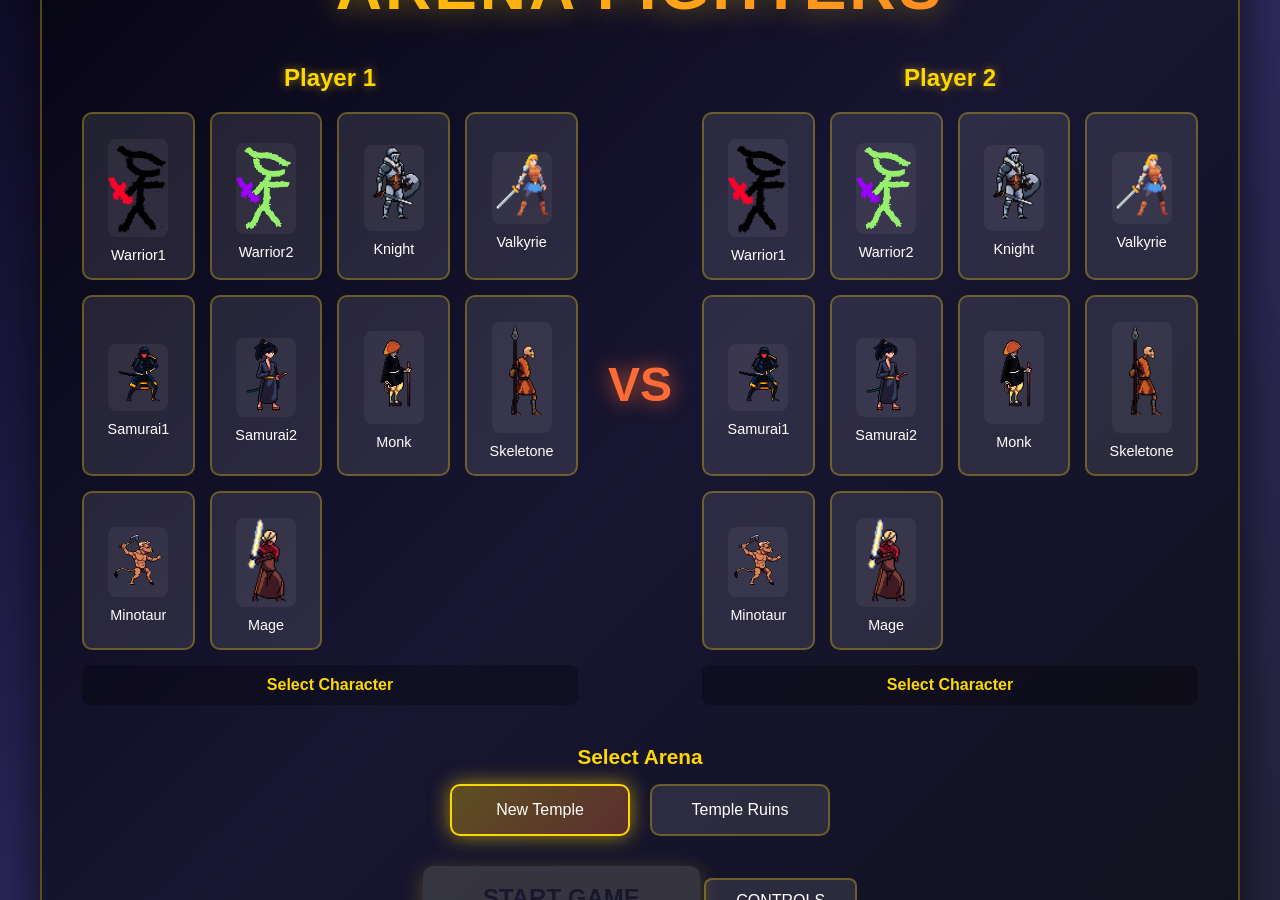
==== index.html @ 0686396b "added characters images to the character select" ====
﻿<!DOCTYPE html>
<html lang="en">
<head>
    <meta charset="utf-8">
    <title>Arena Fighters</title>
    <link href="./style.css" rel="stylesheet"/>
</head>
<body>

<!-- Main Menu Screen -->
<div id="mainMenu" class="menu-screen">
    <div class="menu-container">
        <h1 class="game-title">ARENA FIGHTERS</h1>

        <div class="character-selection">
            <div class="player-select">
                <h3>Player 1</h3>
                <div class="character-options">
                    <button class="character-btn" data-player="1" data-character="guy1">
                        <div class="char-preview"></div>
                        <img class="char-preview-img" src="./Game/assets/character/guy1/Guy_img.png" alt="Warrior">
                        <span>Warrior1</span>
                    </button>
                    <button class="character-btn" data-player="1" data-character="guy2">
                        <div class="char-preview"></div>
                        <img class="char-preview-img" src="./Game/assets/character/guy2/Guy2_img.png" alt="Warrior2">
                        <span>Warrior2</span>
                    </button>
                    <button class="character-btn" data-player="1" data-character="knight">
                        <div class="char-preview"></div>
                        <img class="char-preview-img" src="./Game/assets/character/knight/knight_img.png" alt="Knight">
                        <span>Knight</span>
                    </button>
                    <button class="character-btn" data-player="1" data-character="warriorWoman">
                        <div class="char-preview"></div>
                        <img class="char-preview-img" src="./Game/assets/character/warriorWoman/warriorWoman_img.png" alt="Valkyrie">
                        <span>Valkyrie</span>
                    </button>
                    <button class="character-btn" data-player="1" data-character="Samurai1">
                        <div class="char-preview"></div>
                        <img class="char-preview-img" src="./Game/assets/character/samurai/samurai_img.png" alt="Samurai1">
                        <span>Samurai1</span>
                    </button>
                    <button class="character-btn" data-player="1" data-character="Samurai2">
                        <div class="char-preview"></div>
                        <img class="char-preview-img" src="./Game/assets/character/samurai/samurai2_img.png" alt="Samurai2">
                        <span>Samurai2</span>
                    </button>
                    <button class="character-btn" data-player="1" data-character="monk">
                        <div class="char-preview"></div>
                        <img class="char-preview-img" src="./Game/assets/character/monk/monk_img.png" alt="Monk">
                        <span>Monk</span>
                    </button>
                    <button class="character-btn" data-player="1" data-character="skeleton">
                        <div class="char-preview"></div>
                        <img class="char-preview-img" src="./Game/assets/character/skeleton/Skeleton_img.png" alt="Skeleton">
                        <span>Skeletone</span>
                    </button>
                    <button class="character-btn" data-player="1" data-character="minotaur">
                        <div class="char-preview"></div>
                        <img class="char-preview-img" src="./Game/assets/character/minotaur/minotaur_img.png" alt="Minotaur">
                        <span>Minotaur</span>
                    </button>
                    <button class="character-btn" data-player="1" data-character="mage">
                        <div class="char-preview"></div>
                        <img class="char-preview-img" src="./Game/assets/character/mage/mage_img.png" alt="Mage">
                        <span>Mage</span>
                    </button>

                </div>
                <div class="selected-character" id="p1Selected">Select Character</div>
            </div>

            <div class="vs-divider">VS</div>

            <div class="player-select">
                <h3>Player 2</h3>
                <div class="character-options">
                    <button class="character-btn" data-player="2" data-character="guy1">
                        <div class="char-preview"></div>
                        <img class="char-preview-img" src="./Game/assets/character/guy1/Guy_img.png" alt="Warrior">
                        <span>Warrior1</span>
                    </button>
                    <button class="character-btn" data-player="2" data-character="guy2">
                        <div class="char-preview"></div>
                        <img class="char-preview-img" src="./Game/assets/character/guy2/Guy2_img.png" alt="Warrior2">
                        <span>Warrior2</span>
                    </button>
                    <button class="character-btn" data-player="2" data-character="knight">
                        <div class="char-preview"></div>
                        <img class="char-preview-img" src="./Game/assets/character/knight/knight_img.png" alt="Knight">
                        <span>Knight</span>
                    </button>
                    <button class="character-btn" data-player=2" data-character="warriorWoman">
                        <div class="char-preview"></div>
                        <img class="char-preview-img" src="./Game/assets/character/warriorWoman/warriorWoman_img.png" alt="Valkyrie">
                        <span>Valkyrie</span>
                    </button>
                    <button class="character-btn" data-player="2" data-character="Samurai1">
                        <div class="char-preview"></div>
                        <img class="char-preview-img" src="./Game/assets/character/samurai/samurai_img.png" alt="Samurai1">
                        <span>Samurai1</span>
                    </button>
                    <button class="character-btn" data-player="2" data-character="Samurai2">
                        <div class="char-preview"></div>
                        <img class="char-preview-img" src="./Game/assets/character/samurai/samurai2_img.png" alt="Samurai2">
                        <span>Samurai2</span>
                    </button>
                    <button class="character-btn" data-player="2" data-character="monk">
                        <div class="char-preview"></div>
                        <img class="char-preview-img" src="./Game/assets/character/monk/monk_img.png" alt="Monk">
                        <span>Monk</span>
                    </button>
                    <button class="character-btn" data-player="2" data-character="skeleton">
                        <div class="char-preview"></div>
                        <img class="char-preview-img" src="./Game/assets/character/skeleton/Skeleton_img.png" alt="Skeleton">
                        <span>Skeletone</span>
                    </button>
                    <button class="character-btn" data-player="2" data-character="minotaur">
                        <div class="char-preview"></div>
                        <img class="char-preview-img" src="./Game/assets/character/minotaur/minotaur_img.png" alt="Minotaur">
                        <span>Minotaur</span>
                    </button>
                    <button class="character-btn" data-player="2" data-character="mage">
                        <div class="char-preview"></div>
                        <img class="char-preview-img" src="./Game/assets/character/mage/mage_img.png" alt="Mage">
                        <span>Mage</span>
                    </button>

                </div>
                <div class="selected-character" id="p2Selected">Select Character</div>
            </div>
        </div>

        <div class="arena-selection">
            <h3>Select Arena</h3>
            <div class="arena-options">
                <button class="arena-btn selected" data-arena="arena1">
                    <span>New Temple</span>
                </button>
                <button class="arena-btn" data-arena="arena2">
                    <span>Temple Ruins</span>
                </button>
            </div>
        </div>

        <button id="startGameBtn" class="start-btn" disabled>START GAME</button>

        <button id="instructionsBtn" class="instructions-btn">CONTROLS</button>
    </div>
</div>

<!-- Instructions Overlay -->
<div id="instructionsOverlay" class="overlay hidden">
    <div class="instructions-panel">
        <h2>Game Controls</h2>
        <div class="controls-grid">
            <div class="player-controls">
                <h3>Player 1</h3>
                <div class="control-item">
                    <span class="key">A</span>
                    <span class="action">Move Left</span>
                </div>
                <div class="control-item">
                    <span class="key">D</span>
                    <span class="action">Move Right</span>
                </div>
                <div class="control-item">
                    <span class="key">S</span>
                    <span class="action">Attack</span>
                </div>
                <div class="control-item">
                    <span class="key">1</span>
                    <span class="action">Switch Character</span>
                </div>
            </div>
            <div class="player-controls">
                <h3>Player 2</h3>
                <div class="control-item">
                    <span class="key">←</span>
                    <span class="action">Move Left</span>
                </div>
                <div class="control-item">
                    <span class="key">→</span>
                    <span class="action">Move Right</span>
                </div>
                <div class="control-item">
                    <span class="key">↓</span>
                    <span class="action">Attack</span>
                </div>
                <div class="control-item">
                    <span class="key">2</span>
                    <span class="action">Switch Character</span>
                </div>
            </div>
        </div>
        <button id="closeInstructionsBtn" class="close-btn">CLOSE</button>
    </div>
</div>

<!-- Game Screen -->
<div id="gameScreen" class="hidden">
    <div id="gameWrap">
        <!-- HUD Top Bar -->
        <div class="hud-container">
            <div class="player-hud player-1-hud">
                <div class="player-info">
                    <div class="character-portrait" id="p1Portrait"></div>
                    <div class="player-details">
                        <div class="player-name">Player 1</div>
                        <div class="character-name" id="p1CharName">Warrior</div>
                    </div>
                </div>
                <div class="health-container">
                    <div class="health-bar-bg">
                        <div class="health-bar" id="p1Health"></div>
                    </div>
                    <div class="health-text" id="p1HealthText">100%</div>
                </div>
            </div>

            <div class="center-hud">
                <div class="timer" id="gameTimer">99</div>
                <div class="round-info" id="roundInfo">ROUND 1</div>
            </div>

            <div class="player-hud player-2-hud">
                <div class="health-container">
                    <div class="health-bar-bg">
                        <div class="health-bar" id="p2Health"></div>
                    </div>
                    <div class="health-text" id="p2HealthText">100%</div>
                </div>
                <div class="player-info">
                    <div class="player-details">
                        <div class="player-name">Player 2</div>
                        <div class="character-name" id="p2CharName">Knight</div>
                    </div>
                    <div class="character-portrait" id="p2Portrait"></div>
                </div>
            </div>
        </div>

        <canvas id="gameWorld" width="1024" height="768"
                style="background: white; border: 1px solid black"
                tabindex="0" autofocus></canvas>

        <!-- Bottom instruction hint -->
        <div class="game-hint">
            Press 1 or 2 to switch characters
        </div>
    </div>
</div>

<!-- Menu and Game Logic Script -->
<script type="module" src="userInterface/menu.js"></script>
<!-- Main Game Script -->
<!--<script type="module" src="Game/main.js"></script>-->
</body>
</html>
---- style.css ----
/* Reset and Base Styles */
* {
    box-sizing: border-box;
    margin: 0;
    padding: 0;
}

body {
    font-family: 'Arial', sans-serif;
    background: linear-gradient(135deg, #1a1a2e 0%, #16213e 100%);
    color: #fff;
    overflow: hidden;
}

.hidden {
    display: none !important;
}

/* ============================================
   MAIN MENU STYLES
============================================ */

.menu-screen {
    position: fixed;
    top: 0;
    left: 0;
    width: 100vw;
    height: 100vh;
    background: linear-gradient(135deg, #0f0c29, #302b63, #24243e);
    display: flex;
    align-items: center;
    justify-content: center;
    z-index: 1000;
    animation: fadeIn 0.5s ease-in;
}

@keyframes fadeIn {
    from { opacity: 0; }
    to { opacity: 1; }
}

.menu-container {
  text-align: center;
  width: min(1200px, 96vw);
  padding: 40px;
  background: rgba(0, 0, 0, 0.5);
  border-radius: 20px;
  border: 2px solid rgba(255, 215, 0, 0.3);
  box-shadow: 0 10px 50px rgba(0, 0, 0, 0.7);
  margin: 0 auto;
}

.game-title {
    font-size: 4em;
    font-weight: bold;
    background: linear-gradient(45deg, #ffd700, #ff6b35, #ffd700);
    background-size: 200% auto;
    -webkit-background-clip: text;
    -webkit-text-fill-color: transparent;
    background-clip: text;
    margin-bottom: 40px;
    text-shadow: 0 0 30px rgba(255, 215, 0, 0.5);
    animation: shimmer 3s infinite;
    letter-spacing: 3px;
}

@keyframes shimmer {
    0%, 100% { background-position: 0% 50%; }
    50% { background-position: 100% 50%; }
}

/* Character Selection */
.character-selection {
    display: flex;
    flex-direction: row;
    align-items: center;
    justify-content: space-between;
    gap: 30px;
    margin-bottom: 40px;
    width:100%;
}

.player-select {
    flex: 1;
    min-width: 0;
}

.player-select h3 {
    font-size: 1.5em;
    margin-bottom: 20px;
    color: #ffd700;
    text-shadow: 0 0 10px rgba(255, 215, 0, 0.5);
}

.character-options {
    display: grid;
    grid-template-columns: repeat(auto-fit, minmax(90px, 1fr));
    gap: 15px;
    justify-content: center;
    max-width: 100%;
}

.char-preview-img{

}

.character-btn {
    background: rgba(255, 255, 255, 0.1);
    border: 2px solid rgba(255, 215, 0, 0.3);
    border-radius: 10px;
    padding: 15px;
    cursor: pointer;
    transition: all 0.3s ease;
    color: #fff;
    font-size: 0.9em;
    min-width: 90px;
}

.character-btn:hover {
    transform: translateY(-5px);
    border-color: #ffd700;
    background: rgba(255, 215, 0, 0.2);
    box-shadow: 0 5px 20px rgba(255, 215, 0, 0.4);
}

.character-btn.selected {
    border-color: #ffd700;
    background: linear-gradient(135deg, rgba(255, 215, 0, 0.3), rgba(255, 107, 53, 0.3));
    box-shadow: 0 0 20px rgba(255, 215, 0, 0.6);
}

.char-preview-img,.char-preview{
    background: rgba(255, 255, 255, 0.05);
    border-radius: 8px;
    width:60px;
    object-fit:cover;
    display: block;
    margin:0 auto 10px;
}

.selected-character {
    margin-top: 15px;
    padding: 10px;
    background: rgba(0, 0, 0, 0.3);
    border-radius: 8px;
    font-weight: bold;
    color: #ffd700;
    min-height: 40px;
    display: flex;
    align-items: center;
    justify-content: center;
}

.vs-divider {
    font-size: 3em;
    font-weight: bold;
    color: #ff6b35;
    text-shadow: 0 0 20px rgba(255, 107, 53, 0.8);
    animation: pulse 2s infinite;
}

@keyframes pulse {
    0%, 100% { transform: scale(1); }
    50% { transform: scale(1.1); }
}

/* Arena Selection */
.arena-selection {
    margin-bottom: 30px;
}

.arena-selection h3 {
    font-size: 1.3em;
    margin-bottom: 15px;
    color: #ffd700;
}

.arena-options {
    display: flex;
    gap: 20px;
    justify-content: center;
}

.arena-btn {
    background: rgba(255, 255, 255, 0.1);
    border: 2px solid rgba(255, 215, 0, 0.3);
    border-radius: 10px;
    padding: 15px 30px;
    cursor: pointer;
    transition: all 0.3s ease;
    color: #fff;
    font-size: 1em;
    min-width: 180px;
}

.arena-btn:hover {
    transform: translateY(-3px);
    border-color: #ffd700;
    background: rgba(255, 215, 0, 0.2);
}

.arena-btn.selected {
    border-color: #ffd700;
    background: linear-gradient(135deg, rgba(255, 215, 0, 0.3), rgba(255, 107, 53, 0.3));
    box-shadow: 0 0 20px rgba(255, 215, 0, 0.6);
}

/* Buttons */
.start-btn {
    background: linear-gradient(135deg, #ffd700, #ff6b35);
    border: none;
    border-radius: 10px;
    padding: 18px 60px;
    font-size: 1.5em;
    font-weight: bold;
    color: #1a1a2e;
    cursor: pointer;
    transition: all 0.3s ease;
    box-shadow: 0 5px 20px rgba(255, 215, 0, 0.5);
    margin-bottom: 20px;
}

.start-btn:not(:disabled):hover {
    transform: translateY(-3px) scale(1.05);
    box-shadow: 0 8px 30px rgba(255, 215, 0, 0.7);
}

.start-btn:disabled {
    opacity: 0.5;
    cursor: not-allowed;
    background: #555;
}

.instructions-btn {
    background: rgba(255, 255, 255, 0.1);
    border: 2px solid rgba(255, 215, 0, 0.3);
    border-radius: 8px;
    padding: 12px 30px;
    font-size: 1em;
    color: #fff;
    cursor: pointer;
    transition: all 0.3s ease;
}

.instructions-btn:hover {
    border-color: #ffd700;
    background: rgba(255, 215, 0, 0.2);
}

/* ============================================
   INSTRUCTIONS OVERLAY
============================================ */

.overlay {
    position: fixed;
    top: 0;
    left: 0;
    width: 100vw;
    height: 100vh;
    background: rgba(0, 0, 0, 0.9);
    display: flex;
    align-items: center;
    justify-content: center;
    z-index: 2000;
    animation: fadeIn 0.3s ease-in;
}

.instructions-panel {
    background: linear-gradient(135deg, #1a1a2e, #16213e);
    border: 2px solid #ffd700;
    border-radius: 20px;
    padding: 40px;
    max-width: 700px;
    box-shadow: 0 10px 50px rgba(0, 0, 0, 0.8);
}

.instructions-panel h2 {
    font-size: 2.5em;
    color: #ffd700;
    margin-bottom: 30px;
    text-align: center;
    text-shadow: 0 0 10px rgba(255, 215, 0, 0.5);
}

.controls-grid {
    display: flex;
    gap: 40px;
    margin-bottom: 30px;
}

.player-controls {
    flex: 1;
}

.player-controls h3 {
    font-size: 1.5em;
    color: #ff6b35;
    margin-bottom: 20px;
    text-align: center;
}

.control-item {
    display: flex;
    align-items: center;
    gap: 15px;
    margin-bottom: 15px;
    padding: 10px;
    background: rgba(255, 255, 255, 0.05);
    border-radius: 8px;
}

.key {
    background: #ffd700;
    color: #1a1a2e;
    padding: 8px 15px;
    border-radius: 5px;
    font-weight: bold;
    min-width: 40px;
    text-align: center;
    box-shadow: 0 3px 10px rgba(255, 215, 0, 0.3);
}

.action {
    flex: 1;
    font-size: 1.1em;
}

.close-btn {
    width: 100%;
    background: linear-gradient(135deg, #ff6b35, #ffd700);
    border: none;
    border-radius: 10px;
    padding: 15px;
    font-size: 1.2em;
    font-weight: bold;
    color: #1a1a2e;
    cursor: pointer;
    transition: all 0.3s ease;
}

.close-btn:hover {
    transform: translateY(-2px);
    box-shadow: 0 5px 20px rgba(255, 107, 53, 0.5);
}

/* ============================================
   GAME SCREEN & HUD
============================================ */

#gameScreen {
    width: 100vw;
    height: 100vh;
    display: flex;
    align-items: center;
    justify-content: center;
    background: #000;
}

#gameWrap {
    position: relative;
    width: 1024px;
    height: 768px;
}

#gameWorld {
    position: relative;
    z-index: 1;
    display: block;
}

/* HUD Container */
.hud-container {
    position: absolute;
    top: 0;
    left: 0;
    right: 0;
    z-index: 10;
    display: flex;
    justify-content: space-between;
    align-items: flex-start;
    padding: 20px;
    background: linear-gradient(to bottom, rgba(0, 0, 0, 0.7), transparent);
    pointer-events: none;
}

/* Player HUD */
.player-hud {
    display: flex;
    gap: 15px;
    min-width: 320px;
}

.player-1-hud {
    flex-direction: row;
}

.player-2-hud {
    flex-direction: row-reverse;
}

.player-info {
    display: flex;
    gap: 10px;
    align-items: center;
}

.character-portrait {
    width: 60px;
    height: 60px;
    background: linear-gradient(135deg, rgba(255, 215, 0, 0.2), rgba(255, 107, 53, 0.2));
    border: 3px solid #ffd700;
    border-radius: 10px;
    box-shadow: 0 0 15px rgba(255, 215, 0, 0.5);
}

.player-details {
    display: flex;
    flex-direction: column;
    justify-content: center;
}

.player-name {
    font-size: 0.9em;
    color: #ffd700;
    font-weight: bold;
    text-shadow: 0 0 5px rgba(255, 215, 0, 0.8);
}

.character-name {
    font-size: 1.1em;
    color: #fff;
    font-weight: bold;
}

/* Health Bar */
.health-container {
    flex: 1;
    display: flex;
    flex-direction: column;
    justify-content: center;
    min-width: 200px;
}

.health-bar-bg {
    width: 100%;
    height: 25px;
    background: rgba(0, 0, 0, 0.7);
    border: 2px solid #ffd700;
    border-radius: 15px;
    overflow: hidden;
    box-shadow: inset 0 2px 5px rgba(0, 0, 0, 0.5);
}

.health-bar {
    height: 100%;
    width: 100%;
    background: linear-gradient(90deg, #4ade80, #22c55e);
    transition: width 0.3s ease;
    box-shadow: 0 0 10px rgba(74, 222, 128, 0.6);
    position: relative;
}

.health-bar::after {
    content: '';
    position: absolute;
    top: 0;
    left: 0;
    right: 0;
    height: 50%;
    background: linear-gradient(to bottom, rgba(255, 255, 255, 0.3), transparent);
    border-radius: 15px 15px 0 0;
}

/* Health bar color states */
.health-bar.low {
    background: linear-gradient(90deg, #f59e0b, #ef4444);
    box-shadow: 0 0 10px rgba(239, 68, 68, 0.6);
}

.health-bar.critical {
    background: linear-gradient(90deg, #ef4444, #dc2626);
    box-shadow: 0 0 10px rgba(239, 68, 68, 0.8);
    animation: healthPulse 0.5s infinite;
}

@keyframes healthPulse {
    0%, 100% { opacity: 1; }
    50% { opacity: 0.7; }
}

.health-text {
    text-align: center;
    font-size: 0.9em;
    font-weight: bold;
    color: #fff;
    margin-top: 5px;
    text-shadow: 0 0 5px rgba(0, 0, 0, 0.8);
}

/* Center HUD */
.center-hud {
    display: flex;
    flex-direction: column;
    align-items: center;
    gap: 10px;
}

.timer {
    font-size: 3em;
    font-weight: bold;
    color: #ffd700;
    text-shadow: 0 0 20px rgba(255, 215, 0, 0.8);
    background: rgba(0, 0, 0, 0.7);
    border: 3px solid #ffd700;
    border-radius: 15px;
    padding: 10px 25px;
    min-width: 100px;
    text-align: center;
    box-shadow: 0 0 20px rgba(255, 215, 0, 0.5);
}

.round-info {
    font-size: 1.2em;
    font-weight: bold;
    color: #fff;
    background: rgba(0, 0, 0, 0.7);
    border: 2px solid #ff6b35;
    border-radius: 10px;
    padding: 5px 20px;
    text-shadow: 0 0 10px rgba(255, 107, 53, 0.8);
}

/* Game Hint */
.game-hint {
    position: absolute;
    left: 0;
    right: 0;
    bottom: 20px;
    z-index: 10;
    text-align: center;
    pointer-events: none;
}

.game-hint {
    display: inline-block;
    color: #fff;
    background: rgba(0, 0, 0, 0.7);
    padding: 8px 20px;
    border-radius: 10px;
    font-size: 0.9em;
    border: 1px solid rgba(255, 215, 0, 0.3);
}

/* Responsive adjustments */
@media (max-width: 1200px) {
    .menu-container {
        max-width: 90%;
        padding: 30px;
    }

    .game-title {
        font-size: 3em;
    }

    .character-selection {
        flex-direction: column;
    }

    .vs-divider {
        font-size: 2em;
        margin: 20px 0;
    }
}
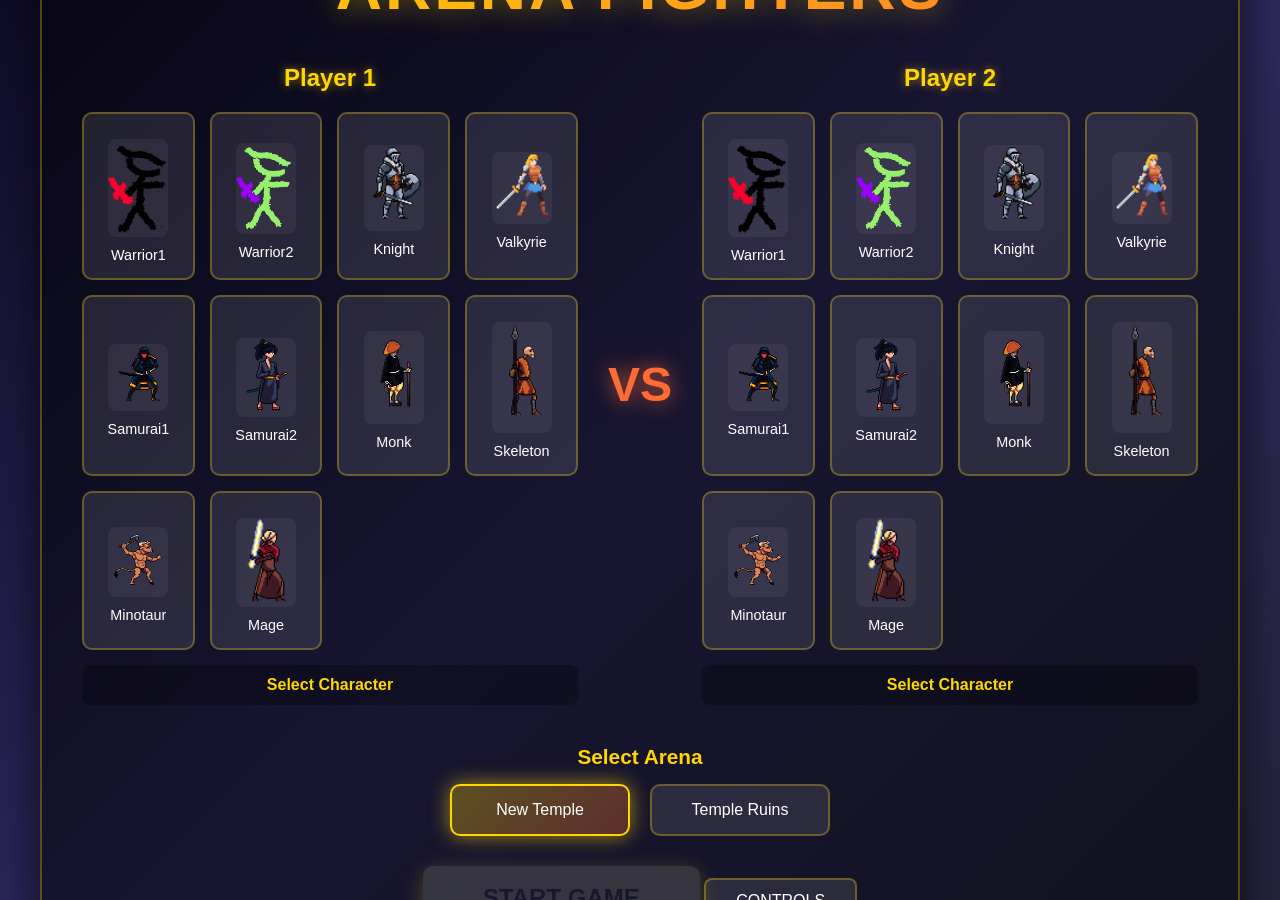
==== commit 2d9726ec: "Fixed end game bug, Added characters to character selector, added character images, stop clock now s" ====
--- a/index.html
+++ b/index.html
@@ -36,12 +36,13 @@
                         <img class="char-preview-img" src="./Game/assets/character/warriorWoman/warriorWoman_img.png" alt="Valkyrie">
                         <span>Valkyrie</span>
                     </button>
-                    <button class="character-btn" data-player="1" data-character="Samurai1">
-                        <div class="char-preview"></div>
-                        <img class="char-preview-img" src="./Game/assets/character/samurai/samurai_img.png" alt="Samurai1">
+                    <button class="character-btn" data-player="1" data-character="samurai1">
+                        <div class="char-preview"></div>
+                        <img class="char-preview-img" src="./Game/assets/character/samurai/samurai_img.png"
+                             alt="samurai1">
                         <span>Samurai1</span>
                     </button>
-                    <button class="character-btn" data-player="1" data-character="Samurai2">
+                    <button class="character-btn" data-player="1" data-character="samurai2">
                         <div class="char-preview"></div>
                         <img class="char-preview-img" src="./Game/assets/character/samurai/samurai2_img.png" alt="Samurai2">
                         <span>Samurai2</span>
@@ -54,7 +55,7 @@
                     <button class="character-btn" data-player="1" data-character="skeleton">
                         <div class="char-preview"></div>
                         <img class="char-preview-img" src="./Game/assets/character/skeleton/Skeleton_img.png" alt="Skeleton">
-                        <span>Skeletone</span>
+                        <span>Skeleton</span>
                     </button>
                     <button class="character-btn" data-player="1" data-character="minotaur">
                         <div class="char-preview"></div>
@@ -91,17 +92,17 @@
                         <img class="char-preview-img" src="./Game/assets/character/knight/knight_img.png" alt="Knight">
                         <span>Knight</span>
                     </button>
-                    <button class="character-btn" data-player=2" data-character="warriorWoman">
+                    <button class="character-btn" data-player="2" data-character="warriorWoman">
                         <div class="char-preview"></div>
                         <img class="char-preview-img" src="./Game/assets/character/warriorWoman/warriorWoman_img.png" alt="Valkyrie">
                         <span>Valkyrie</span>
                     </button>
-                    <button class="character-btn" data-player="2" data-character="Samurai1">
+                    <button class="character-btn" data-player="2" data-character="samurai1">
                         <div class="char-preview"></div>
                         <img class="char-preview-img" src="./Game/assets/character/samurai/samurai_img.png" alt="Samurai1">
                         <span>Samurai1</span>
                     </button>
-                    <button class="character-btn" data-player="2" data-character="Samurai2">
+                    <button class="character-btn" data-player="2" data-character="samurai2">
                         <div class="char-preview"></div>
                         <img class="char-preview-img" src="./Game/assets/character/samurai/samurai2_img.png" alt="Samurai2">
                         <span>Samurai2</span>
@@ -114,7 +115,7 @@
                     <button class="character-btn" data-player="2" data-character="skeleton">
                         <div class="char-preview"></div>
                         <img class="char-preview-img" src="./Game/assets/character/skeleton/Skeleton_img.png" alt="Skeleton">
-                        <span>Skeletone</span>
+                        <span>Skeleton</span>
                     </button>
                     <button class="character-btn" data-player="2" data-character="minotaur">
                         <div class="char-preview"></div>
@@ -205,10 +206,10 @@
         <div class="hud-container">
             <div class="player-hud player-1-hud">
                 <div class="player-info">
-                    <div class="character-portrait" id="p1Portrait"></div>
+<!--                    <div class="character-portrait" id="p1Portrait"></div>-->
                     <div class="player-details">
                         <div class="player-name">Player 1</div>
-                        <div class="character-name" id="p1CharName">Warrior</div>
+                        <div class="character-name player-1-name" id="p1CharName">null</div>
                     </div>
                 </div>
                 <div class="health-container">
@@ -234,9 +235,9 @@
                 <div class="player-info">
                     <div class="player-details">
                         <div class="player-name">Player 2</div>
-                        <div class="character-name" id="p2CharName">Knight</div>
-                    </div>
-                    <div class="character-portrait" id="p2Portrait"></div>
+                        <div class="character-name player-2-name" id="p2CharName">null</div>
+                    </div>
+<!--                    <div class="character-portrait" id="p2Portrait"></div>-->
                 </div>
             </div>
         </div>
@@ -245,10 +246,6 @@
                 style="background: white; border: 1px solid black"
                 tabindex="0" autofocus></canvas>
 
-        <!-- Bottom instruction hint -->
-        <div class="game-hint">
-            Press 1 or 2 to switch characters
-        </div>
     </div>
 </div>
 
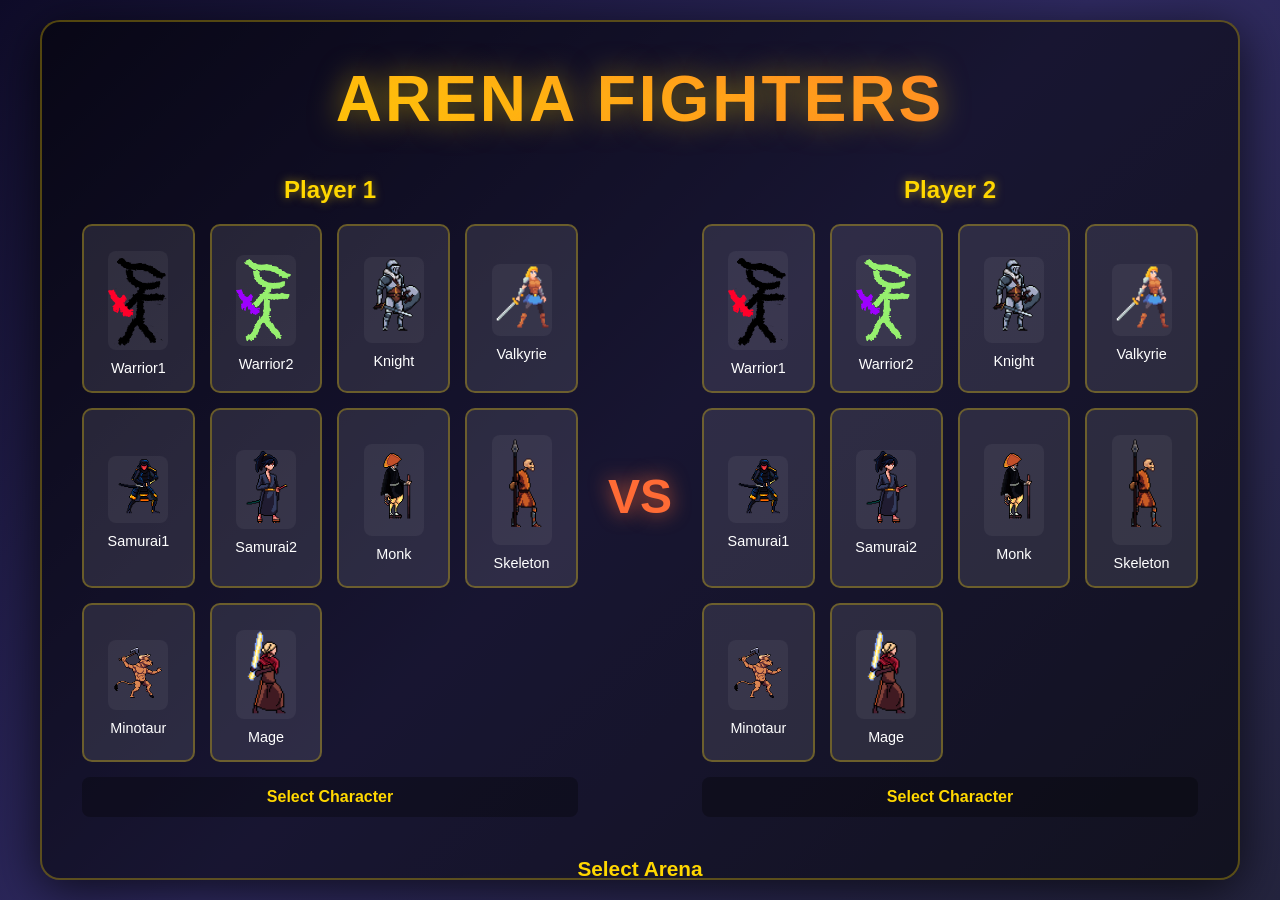
==== commit cb4bf1c1: "Fixed many bugs and made some simple stylistic choices. GAMESTATE.newGame() now brings the player ba" ====
--- a/index.html
+++ b/index.html
@@ -26,14 +26,15 @@
                         <img class="char-preview-img" src="./Game/assets/character/guy2/Guy2_img.png" alt="Warrior2">
                         <span>Warrior2</span>
                     </button>
-                    <button class="character-btn" data-player="1" data-character="knight">
+                    <button class="character-btn" data-player="1" data-character="Knight">
                         <div class="char-preview"></div>
                         <img class="char-preview-img" src="./Game/assets/character/knight/knight_img.png" alt="Knight">
                         <span>Knight</span>
                     </button>
                     <button class="character-btn" data-player="1" data-character="warriorWoman">
                         <div class="char-preview"></div>
-                        <img class="char-preview-img" src="./Game/assets/character/warriorWoman/warriorWoman_img.png" alt="Valkyrie">
+                        <img class="char-preview-img" src="./Game/assets/character/warriorWoman/warriorWoman_img.png"
+                             alt="Valkyrie">
                         <span>Valkyrie</span>
                     </button>
                     <button class="character-btn" data-player="1" data-character="samurai1">
@@ -44,7 +45,8 @@
                     </button>
                     <button class="character-btn" data-player="1" data-character="samurai2">
                         <div class="char-preview"></div>
-                        <img class="char-preview-img" src="./Game/assets/character/samurai/samurai2_img.png" alt="Samurai2">
+                        <img class="char-preview-img" src="./Game/assets/character/samurai/samurai2_img.png"
+                             alt="Samurai2">
                         <span>Samurai2</span>
                     </button>
                     <button class="character-btn" data-player="1" data-character="monk">
@@ -54,12 +56,14 @@
                     </button>
                     <button class="character-btn" data-player="1" data-character="skeleton">
                         <div class="char-preview"></div>
-                        <img class="char-preview-img" src="./Game/assets/character/skeleton/Skeleton_img.png" alt="Skeleton">
+                        <img class="char-preview-img" src="./Game/assets/character/skeleton/Skeleton_img.png"
+                             alt="Skeleton">
                         <span>Skeleton</span>
                     </button>
                     <button class="character-btn" data-player="1" data-character="minotaur">
                         <div class="char-preview"></div>
-                        <img class="char-preview-img" src="./Game/assets/character/minotaur/minotaur_img.png" alt="Minotaur">
+                        <img class="char-preview-img" src="./Game/assets/character/minotaur/minotaur_img.png"
+                             alt="Minotaur">
                         <span>Minotaur</span>
                     </button>
                     <button class="character-btn" data-player="1" data-character="mage">
@@ -87,24 +91,27 @@
                         <img class="char-preview-img" src="./Game/assets/character/guy2/Guy2_img.png" alt="Warrior2">
                         <span>Warrior2</span>
                     </button>
-                    <button class="character-btn" data-player="2" data-character="knight">
+                    <button class="character-btn" data-player="2" data-character="Knight">
                         <div class="char-preview"></div>
                         <img class="char-preview-img" src="./Game/assets/character/knight/knight_img.png" alt="Knight">
                         <span>Knight</span>
                     </button>
                     <button class="character-btn" data-player="2" data-character="warriorWoman">
                         <div class="char-preview"></div>
-                        <img class="char-preview-img" src="./Game/assets/character/warriorWoman/warriorWoman_img.png" alt="Valkyrie">
+                        <img class="char-preview-img" src="./Game/assets/character/warriorWoman/warriorWoman_img.png"
+                             alt="Valkyrie">
                         <span>Valkyrie</span>
                     </button>
                     <button class="character-btn" data-player="2" data-character="samurai1">
                         <div class="char-preview"></div>
-                        <img class="char-preview-img" src="./Game/assets/character/samurai/samurai_img.png" alt="Samurai1">
+                        <img class="char-preview-img" src="./Game/assets/character/samurai/samurai_img.png"
+                             alt="Samurai1">
                         <span>Samurai1</span>
                     </button>
                     <button class="character-btn" data-player="2" data-character="samurai2">
                         <div class="char-preview"></div>
-                        <img class="char-preview-img" src="./Game/assets/character/samurai/samurai2_img.png" alt="Samurai2">
+                        <img class="char-preview-img" src="./Game/assets/character/samurai/samurai2_img.png"
+                             alt="Samurai2">
                         <span>Samurai2</span>
                     </button>
                     <button class="character-btn" data-player="2" data-character="monk">
@@ -114,12 +121,14 @@
                     </button>
                     <button class="character-btn" data-player="2" data-character="skeleton">
                         <div class="char-preview"></div>
-                        <img class="char-preview-img" src="./Game/assets/character/skeleton/Skeleton_img.png" alt="Skeleton">
+                        <img class="char-preview-img" src="./Game/assets/character/skeleton/Skeleton_img.png"
+                             alt="Skeleton">
                         <span>Skeleton</span>
                     </button>
                     <button class="character-btn" data-player="2" data-character="minotaur">
                         <div class="char-preview"></div>
-                        <img class="char-preview-img" src="./Game/assets/character/minotaur/minotaur_img.png" alt="Minotaur">
+                        <img class="char-preview-img" src="./Game/assets/character/minotaur/minotaur_img.png"
+                             alt="Minotaur">
                         <span>Minotaur</span>
                     </button>
                     <button class="character-btn" data-player="2" data-character="mage">
@@ -137,10 +146,10 @@
             <h3>Select Arena</h3>
             <div class="arena-options">
                 <button class="arena-btn selected" data-arena="arena1">
-                    <span>New Temple</span>
+                    <span>Sky Battlefield</span>
                 </button>
                 <button class="arena-btn" data-arena="arena2">
-                    <span>Temple Ruins</span>
+                    <span>Royal Temple</span>
                 </button>
             </div>
         </div>
@@ -206,43 +215,75 @@
         <div class="hud-container">
             <div class="player-hud player-1-hud">
                 <div class="player-info">
-<!--                    <div class="character-portrait" id="p1Portrait"></div>-->
+                    <!--                    <div class="character-portrait" id="p1Portrait"></div>-->
                     <div class="player-details">
                         <div class="player-name">Player 1</div>
                         <div class="character-name player-1-name" id="p1CharName">null</div>
                     </div>
                 </div>
-                <div class="health-container">
+                <div class="status-container">
                     <div class="health-bar-bg">
                         <div class="health-bar" id="p1Health"></div>
                     </div>
-                    <div class="health-text" id="p1HealthText">100%</div>
+                    <div class="posture_bar_bg">
+                        <div class="posture_bar" id="p1Posture"></div>
+                    </div>
+                    <div class="health-text" id="p1HealthText"></div>
+                    <div class="posture-text" id="p1PostureText"></div>
+                    <div class="life_container" id="p1Life">
+                        <div class="life_stock" id="p1Life0"><img
+                                src="./Game/assets/sprites/Life%20Assets/life_stock.png"
+                                                     alt="Life"></div>
+                        <div class="life_stock"  id="p1Life1"><img
+                                src="./Game/assets/sprites/Life%20Assets/life_stock.png"
+                                                     alt="Life"></div>
+                        <div class="life_stock"  id="p1Life2"><img
+                                src="./Game/assets/sprites/Life%20Assets/life_stock.png"
+                                                     alt="Life"></div>
+                    </div>
+
+
                 </div>
             </div>
 
             <div class="center-hud">
-                <div class="timer" id="gameTimer">99</div>
-                <div class="round-info" id="roundInfo">ROUND 1</div>
+                <div class="timer" id="gameTimer">180</div>
+<!--                <div class="round-info" id="roundInfo">ROUND 1</div>-->
             </div>
 
             <div class="player-hud player-2-hud">
-                <div class="health-container">
+                <div class="status-container">
                     <div class="health-bar-bg">
                         <div class="health-bar" id="p2Health"></div>
                     </div>
-                    <div class="health-text" id="p2HealthText">100%</div>
+                    <div class="posture_bar_bg">
+                        <div class="posture_bar" id="p2Posture"></div>
+                    </div>
+                    <div class="health-text" id="p2HealthText"></div>
+                    <div class="posture-text" id="p2PostureText"></div>
+                    <div class="life_container" id="p2Life">
+                        <div class="life_stock" id="p2Life0"><img
+                                src="./Game/assets/sprites/Life%20Assets/life_stock.png"
+                                                     alt="Life"></div>
+                        <div class="life_stock" id="p2Life1"><img
+                                src="./Game/assets/sprites/Life%20Assets/life_stock.png"
+                                                     alt="Life"></div>
+                        <div class="life_stock" id="p2Life2"><img
+                                src="./Game/assets/sprites/Life%20Assets/life_stock.png"
+                                                     alt="Life"></div>
+                    </div>
                 </div>
                 <div class="player-info">
                     <div class="player-details">
                         <div class="player-name">Player 2</div>
                         <div class="character-name player-2-name" id="p2CharName">null</div>
                     </div>
-<!--                    <div class="character-portrait" id="p2Portrait"></div>-->
-                </div>
-            </div>
-        </div>
-
-        <canvas id="gameWorld" width="1024" height="768"
+                    <!--                    <div class="character-portrait" id="p2Portrait"></div>-->
+                </div>
+            </div>
+        </div>
+
+        <canvas id="gameWorld" width="1024" height="760"
                 style="background: white; border: 1px solid black"
                 tabindex="0" autofocus></canvas>
 
--- a/style.css
+++ b/style.css
@@ -9,6 +9,8 @@
     font-family: 'Arial', sans-serif;
     background: linear-gradient(135deg, #1a1a2e 0%, #16213e 100%);
     color: #fff;
+    height:100%;
+    width: 100%;
     overflow: hidden;
 }
 
@@ -22,33 +24,64 @@
 
 .menu-screen {
     position: fixed;
-    top: 0;
-    left: 0;
+    inset: 0;
     width: 100vw;
     height: 100vh;
     background: linear-gradient(135deg, #0f0c29, #302b63, #24243e);
     display: flex;
-    align-items: center;
-    justify-content: center;
+    justify-content: center;
+    align-items: flex-start;   /* was center */
+    overflow-y: auto;          /* allow vertical scrolling inside menu screen */
+    overflow-x: hidden;
+    padding: 20px 0;           /* breathing room top/bottom */
     z-index: 1000;
     animation: fadeIn 0.5s ease-in;
 }
+
+.menu-container {
+    text-align: center;
+    width: min(1200px, 96vw);
+    max-width: 1200px;
+    max-height: calc(100vh - 40px);  /* stay inside viewport */
+    padding: 40px;
+    background: rgba(0, 0, 0, 0.5);
+    border-radius: 20px;
+    border: 2px solid rgba(255, 215, 0, 0.3);
+    box-shadow: 0 10px 50px rgba(0, 0, 0, 0.7);
+    margin: 0 auto;
+    overflow-y: auto;          /* scroll inside bordered panel if needed */
+    overflow-x: hidden;
+}
+
+/*.menu-screen {*/
+/*    position: fixed;*/
+/*    top: 0;*/
+/*    left: 0;*/
+/*    width: 100vw;*/
+/*    height: 100vh;*/
+/*    background: linear-gradient(135deg, #0f0c29, #302b63, #24243e);*/
+/*    display: flex;*/
+/*    align-items: center;*/
+/*    justify-content: center;*/
+/*    z-index: 1000;*/
+/*    animation: fadeIn 0.5s ease-in;*/
+/*}*/
 
 @keyframes fadeIn {
     from { opacity: 0; }
     to { opacity: 1; }
 }
 
-.menu-container {
-  text-align: center;
-  width: min(1200px, 96vw);
-  padding: 40px;
-  background: rgba(0, 0, 0, 0.5);
-  border-radius: 20px;
-  border: 2px solid rgba(255, 215, 0, 0.3);
-  box-shadow: 0 10px 50px rgba(0, 0, 0, 0.7);
-  margin: 0 auto;
-}
+/*.menu-container {*/
+/*  text-align: center;*/
+/*  width: min(1200px, 96vw);*/
+/*  padding: 40px;*/
+/*  background: rgba(0, 0, 0, 0.5);*/
+/*  border-radius: 20px;*/
+/*  border: 2px solid rgba(255, 215, 0, 0.3);*/
+/*  box-shadow: 0 10px 50px rgba(0, 0, 0, 0.7);*/
+/*  margin: 0 auto;*/
+/*}*/
 
 .game-title {
     font-size: 4em;
@@ -433,8 +466,7 @@
 }
 
 /* Health Bar */
-.health-container {
-    flex: 1;
+.status-container {
     display: flex;
     flex-direction: column;
     justify-content: center;
@@ -458,6 +490,66 @@
     transition: width 0.3s ease;
     box-shadow: 0 0 10px rgba(74, 222, 128, 0.6);
     position: relative;
+}
+
+.posture_bar_bg {
+  width: 100%;
+  height: 14px;
+  margin-top: 8px;
+  background: rgba(0, 0, 0, 0.7);
+  border: 2px solid #ff6b35;
+  border-radius: 15px;
+  overflow: hidden;
+  box-shadow: inset 0 2px 5px rgba(0, 0, 0, 0.5);
+}
+
+.life_container {
+  display: flex;
+  flex-direction: row;
+  align-items: center;
+  justify-content: center;   /* or flex-start if you want them left-aligned */
+  gap: 8px;
+  margin-top: 8px;
+  min-width: 0;              /* don’t force weird widths */
+}
+
+.life_stock {
+  width: 22px;
+  height: 22px;
+  display: flex;
+}
+
+#p1Life {
+    align-items: center;
+    justify-content: right;
+}
+
+#p2Life {
+    align-items: center;
+    justify-content: left;
+}
+
+.life_stock img {
+  width: 100%;
+  height: 100%;
+  display: block;
+  object-fit: contain;
+}
+
+/* “lost life” visual */
+.life_stock.lost {
+  opacity: 0.25;
+  filter: grayscale(100%);
+}
+
+.posture_bar {
+    height: 100%;
+    width: 0;
+    transition: width 0.3s ease;
+
+    /* ADD THIS so low posture is visible */
+    background: linear-gradient(90deg, #2dd4bf, #0ea5e9);
+    box-shadow: 0 0 10px rgba(14, 165, 233, 0.35);
 }
 
 .health-bar::after {
@@ -483,18 +575,29 @@
     animation: healthPulse 0.5s infinite;
 }
 
+.posture_bar.high {
+    background: linear-gradient(90deg, #af9800, #fdf000);
+    box-shadow: 0 0 10px rgba(255, 128, 0, 0.8);
+}
+
+
+.posture_bar.critical {
+    box-shadow: 0 0 10px rgba(255, 128, 0, 0.8);
+    background: linear-gradient(90deg, #af7000, #ff9e1c);
+    animation: healthPulse 0.5s infinite;
+}
+
 @keyframes healthPulse {
     0%, 100% { opacity: 1; }
     50% { opacity: 0.7; }
 }
 
 .health-text {
-    text-align: center;
-    font-size: 0.9em;
-    font-weight: bold;
-    color: #fff;
     margin-top: 5px;
-    text-shadow: 0 0 5px rgba(0, 0, 0, 0.8);
+}
+
+.posture-text {
+    margin-top: 5px;
 }
 
 /* Center HUD */
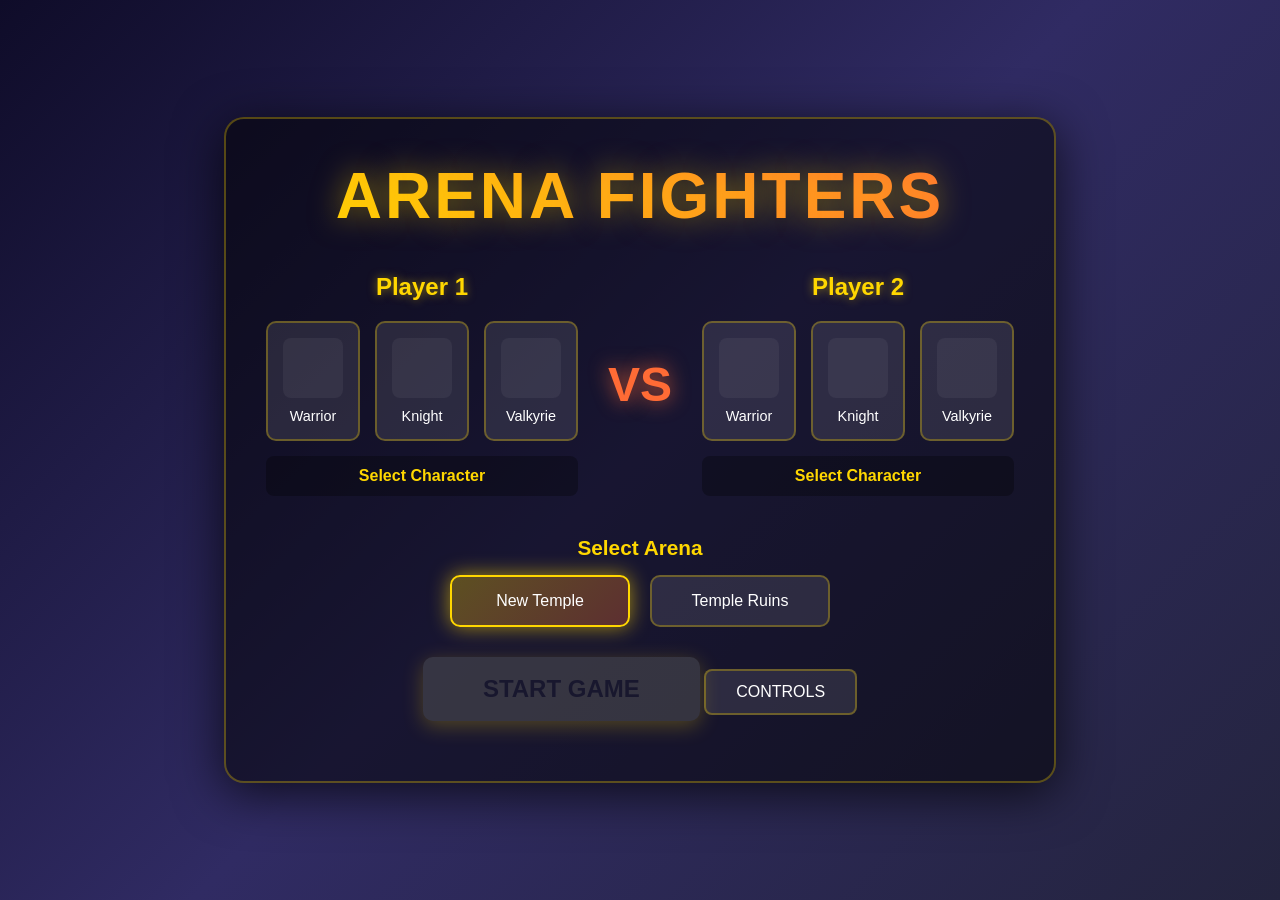
==== commit f239baa8: "Merge remote-tracking branch 'origin/main' into parker # Conflicts: #	.idea/workspace.xml #	Game/cha" ====
--- a/index.html
+++ b/index.html
@@ -18,60 +18,16 @@
                 <div class="character-options">
                     <button class="character-btn" data-player="1" data-character="guy1">
                         <div class="char-preview"></div>
-                        <img class="char-preview-img" src="./Game/assets/character/guy1/Guy_img.png" alt="Warrior">
-                        <span>Warrior1</span>
+                        <span>Warrior</span>
                     </button>
                     <button class="character-btn" data-player="1" data-character="guy2">
                         <div class="char-preview"></div>
-                        <img class="char-preview-img" src="./Game/assets/character/guy2/Guy2_img.png" alt="Warrior2">
-                        <span>Warrior2</span>
-                    </button>
-                    <button class="character-btn" data-player="1" data-character="Knight">
-                        <div class="char-preview"></div>
-                        <img class="char-preview-img" src="./Game/assets/character/knight/knight_img.png" alt="Knight">
                         <span>Knight</span>
                     </button>
                     <button class="character-btn" data-player="1" data-character="warriorWoman">
                         <div class="char-preview"></div>
-                        <img class="char-preview-img" src="./Game/assets/character/warriorWoman/warriorWoman_img.png"
-                             alt="Valkyrie">
                         <span>Valkyrie</span>
                     </button>
-                    <button class="character-btn" data-player="1" data-character="samurai1">
-                        <div class="char-preview"></div>
-                        <img class="char-preview-img" src="./Game/assets/character/samurai/samurai_img.png"
-                             alt="samurai1">
-                        <span>Samurai1</span>
-                    </button>
-                    <button class="character-btn" data-player="1" data-character="samurai2">
-                        <div class="char-preview"></div>
-                        <img class="char-preview-img" src="./Game/assets/character/samurai/samurai2_img.png"
-                             alt="Samurai2">
-                        <span>Samurai2</span>
-                    </button>
-                    <button class="character-btn" data-player="1" data-character="monk">
-                        <div class="char-preview"></div>
-                        <img class="char-preview-img" src="./Game/assets/character/monk/monk_img.png" alt="Monk">
-                        <span>Monk</span>
-                    </button>
-                    <button class="character-btn" data-player="1" data-character="skeleton">
-                        <div class="char-preview"></div>
-                        <img class="char-preview-img" src="./Game/assets/character/skeleton/Skeleton_img.png"
-                             alt="Skeleton">
-                        <span>Skeleton</span>
-                    </button>
-                    <button class="character-btn" data-player="1" data-character="minotaur">
-                        <div class="char-preview"></div>
-                        <img class="char-preview-img" src="./Game/assets/character/minotaur/minotaur_img.png"
-                             alt="Minotaur">
-                        <span>Minotaur</span>
-                    </button>
-                    <button class="character-btn" data-player="1" data-character="mage">
-                        <div class="char-preview"></div>
-                        <img class="char-preview-img" src="./Game/assets/character/mage/mage_img.png" alt="Mage">
-                        <span>Mage</span>
-                    </button>
-
                 </div>
                 <div class="selected-character" id="p1Selected">Select Character</div>
             </div>
@@ -83,60 +39,16 @@
                 <div class="character-options">
                     <button class="character-btn" data-player="2" data-character="guy1">
                         <div class="char-preview"></div>
-                        <img class="char-preview-img" src="./Game/assets/character/guy1/Guy_img.png" alt="Warrior">
-                        <span>Warrior1</span>
+                        <span>Warrior</span>
                     </button>
                     <button class="character-btn" data-player="2" data-character="guy2">
                         <div class="char-preview"></div>
-                        <img class="char-preview-img" src="./Game/assets/character/guy2/Guy2_img.png" alt="Warrior2">
-                        <span>Warrior2</span>
-                    </button>
-                    <button class="character-btn" data-player="2" data-character="Knight">
-                        <div class="char-preview"></div>
-                        <img class="char-preview-img" src="./Game/assets/character/knight/knight_img.png" alt="Knight">
                         <span>Knight</span>
                     </button>
                     <button class="character-btn" data-player="2" data-character="warriorWoman">
                         <div class="char-preview"></div>
-                        <img class="char-preview-img" src="./Game/assets/character/warriorWoman/warriorWoman_img.png"
-                             alt="Valkyrie">
                         <span>Valkyrie</span>
                     </button>
-                    <button class="character-btn" data-player="2" data-character="samurai1">
-                        <div class="char-preview"></div>
-                        <img class="char-preview-img" src="./Game/assets/character/samurai/samurai_img.png"
-                             alt="Samurai1">
-                        <span>Samurai1</span>
-                    </button>
-                    <button class="character-btn" data-player="2" data-character="samurai2">
-                        <div class="char-preview"></div>
-                        <img class="char-preview-img" src="./Game/assets/character/samurai/samurai2_img.png"
-                             alt="Samurai2">
-                        <span>Samurai2</span>
-                    </button>
-                    <button class="character-btn" data-player="2" data-character="monk">
-                        <div class="char-preview"></div>
-                        <img class="char-preview-img" src="./Game/assets/character/monk/monk_img.png" alt="Monk">
-                        <span>Monk</span>
-                    </button>
-                    <button class="character-btn" data-player="2" data-character="skeleton">
-                        <div class="char-preview"></div>
-                        <img class="char-preview-img" src="./Game/assets/character/skeleton/Skeleton_img.png"
-                             alt="Skeleton">
-                        <span>Skeleton</span>
-                    </button>
-                    <button class="character-btn" data-player="2" data-character="minotaur">
-                        <div class="char-preview"></div>
-                        <img class="char-preview-img" src="./Game/assets/character/minotaur/minotaur_img.png"
-                             alt="Minotaur">
-                        <span>Minotaur</span>
-                    </button>
-                    <button class="character-btn" data-player="2" data-character="mage">
-                        <div class="char-preview"></div>
-                        <img class="char-preview-img" src="./Game/assets/character/mage/mage_img.png" alt="Mage">
-                        <span>Mage</span>
-                    </button>
-
                 </div>
                 <div class="selected-character" id="p2Selected">Select Character</div>
             </div>
@@ -146,10 +58,10 @@
             <h3>Select Arena</h3>
             <div class="arena-options">
                 <button class="arena-btn selected" data-arena="arena1">
-                    <span>Sky Battlefield</span>
+                    <span>New Temple</span>
                 </button>
                 <button class="arena-btn" data-arena="arena2">
-                    <span>Royal Temple</span>
+                    <span>Temple Ruins</span>
                 </button>
             </div>
         </div>
@@ -215,78 +127,50 @@
         <div class="hud-container">
             <div class="player-hud player-1-hud">
                 <div class="player-info">
-                    <!--                    <div class="character-portrait" id="p1Portrait"></div>-->
+                    <div class="character-portrait" id="p1Portrait"></div>
                     <div class="player-details">
                         <div class="player-name">Player 1</div>
-                        <div class="character-name player-1-name" id="p1CharName">null</div>
+                        <div class="character-name" id="p1CharName">Warrior</div>
                     </div>
                 </div>
-                <div class="status-container">
+                <div class="health-container">
                     <div class="health-bar-bg">
                         <div class="health-bar" id="p1Health"></div>
                     </div>
-                    <div class="posture_bar_bg">
-                        <div class="posture_bar" id="p1Posture"></div>
-                    </div>
-                    <div class="health-text" id="p1HealthText"></div>
-                    <div class="posture-text" id="p1PostureText"></div>
-                    <div class="life_container" id="p1Life">
-                        <div class="life_stock" id="p1Life0"><img
-                                src="./Game/assets/sprites/Life%20Assets/life_stock.png"
-                                                     alt="Life"></div>
-                        <div class="life_stock"  id="p1Life1"><img
-                                src="./Game/assets/sprites/Life%20Assets/life_stock.png"
-                                                     alt="Life"></div>
-                        <div class="life_stock"  id="p1Life2"><img
-                                src="./Game/assets/sprites/Life%20Assets/life_stock.png"
-                                                     alt="Life"></div>
-                    </div>
-
-
+                    <div class="health-text" id="p1HealthText">100%</div>
                 </div>
             </div>
 
             <div class="center-hud">
-                <div class="timer" id="gameTimer">180</div>
-<!--                <div class="round-info" id="roundInfo">ROUND 1</div>-->
+                <div class="timer" id="gameTimer">99</div>
+                <div class="round-info" id="roundInfo">ROUND 1</div>
             </div>
 
             <div class="player-hud player-2-hud">
-                <div class="status-container">
+                <div class="health-container">
                     <div class="health-bar-bg">
                         <div class="health-bar" id="p2Health"></div>
                     </div>
-                    <div class="posture_bar_bg">
-                        <div class="posture_bar" id="p2Posture"></div>
-                    </div>
-                    <div class="health-text" id="p2HealthText"></div>
-                    <div class="posture-text" id="p2PostureText"></div>
-                    <div class="life_container" id="p2Life">
-                        <div class="life_stock" id="p2Life0"><img
-                                src="./Game/assets/sprites/Life%20Assets/life_stock.png"
-                                                     alt="Life"></div>
-                        <div class="life_stock" id="p2Life1"><img
-                                src="./Game/assets/sprites/Life%20Assets/life_stock.png"
-                                                     alt="Life"></div>
-                        <div class="life_stock" id="p2Life2"><img
-                                src="./Game/assets/sprites/Life%20Assets/life_stock.png"
-                                                     alt="Life"></div>
-                    </div>
+                    <div class="health-text" id="p2HealthText">100%</div>
                 </div>
                 <div class="player-info">
                     <div class="player-details">
                         <div class="player-name">Player 2</div>
-                        <div class="character-name player-2-name" id="p2CharName">null</div>
+                        <div class="character-name" id="p2CharName">Knight</div>
                     </div>
-                    <!--                    <div class="character-portrait" id="p2Portrait"></div>-->
+                    <div class="character-portrait" id="p2Portrait"></div>
                 </div>
             </div>
         </div>
 
-        <canvas id="gameWorld" width="1024" height="760"
+        <canvas id="gameWorld" width="1024" height="768"
                 style="background: white; border: 1px solid black"
                 tabindex="0" autofocus></canvas>
 
+        <!-- Bottom instruction hint -->
+        <div class="game-hint">
+            Press 1 or 2 to switch characters
+        </div>
     </div>
 </div>
 
--- a/style.css
+++ b/style.css
@@ -9,8 +9,6 @@
     font-family: 'Arial', sans-serif;
     background: linear-gradient(135deg, #1a1a2e 0%, #16213e 100%);
     color: #fff;
-    height:100%;
-    width: 100%;
     overflow: hidden;
 }
 
@@ -24,64 +22,32 @@
 
 .menu-screen {
     position: fixed;
-    inset: 0;
+    top: 0;
+    left: 0;
     width: 100vw;
     height: 100vh;
     background: linear-gradient(135deg, #0f0c29, #302b63, #24243e);
     display: flex;
-    justify-content: center;
-    align-items: flex-start;   /* was center */
-    overflow-y: auto;          /* allow vertical scrolling inside menu screen */
-    overflow-x: hidden;
-    padding: 20px 0;           /* breathing room top/bottom */
+    align-items: center;
+    justify-content: center;
     z-index: 1000;
     animation: fadeIn 0.5s ease-in;
 }
 
+@keyframes fadeIn {
+    from { opacity: 0; }
+    to { opacity: 1; }
+}
+
 .menu-container {
     text-align: center;
-    width: min(1200px, 96vw);
-    max-width: 1200px;
-    max-height: calc(100vh - 40px);  /* stay inside viewport */
+    max-width: 900px;
     padding: 40px;
     background: rgba(0, 0, 0, 0.5);
     border-radius: 20px;
     border: 2px solid rgba(255, 215, 0, 0.3);
     box-shadow: 0 10px 50px rgba(0, 0, 0, 0.7);
-    margin: 0 auto;
-    overflow-y: auto;          /* scroll inside bordered panel if needed */
-    overflow-x: hidden;
-}
-
-/*.menu-screen {*/
-/*    position: fixed;*/
-/*    top: 0;*/
-/*    left: 0;*/
-/*    width: 100vw;*/
-/*    height: 100vh;*/
-/*    background: linear-gradient(135deg, #0f0c29, #302b63, #24243e);*/
-/*    display: flex;*/
-/*    align-items: center;*/
-/*    justify-content: center;*/
-/*    z-index: 1000;*/
-/*    animation: fadeIn 0.5s ease-in;*/
-/*}*/
-
-@keyframes fadeIn {
-    from { opacity: 0; }
-    to { opacity: 1; }
-}
-
-/*.menu-container {*/
-/*  text-align: center;*/
-/*  width: min(1200px, 96vw);*/
-/*  padding: 40px;*/
-/*  background: rgba(0, 0, 0, 0.5);*/
-/*  border-radius: 20px;*/
-/*  border: 2px solid rgba(255, 215, 0, 0.3);*/
-/*  box-shadow: 0 10px 50px rgba(0, 0, 0, 0.7);*/
-/*  margin: 0 auto;*/
-/*}*/
+}
 
 .game-title {
     font-size: 4em;
@@ -105,17 +71,14 @@
 /* Character Selection */
 .character-selection {
     display: flex;
-    flex-direction: row;
     align-items: center;
     justify-content: space-between;
     gap: 30px;
     margin-bottom: 40px;
-    width:100%;
 }
 
 .player-select {
     flex: 1;
-    min-width: 0;
 }
 
 .player-select h3 {
@@ -126,15 +89,10 @@
 }
 
 .character-options {
-    display: grid;
-    grid-template-columns: repeat(auto-fit, minmax(90px, 1fr));
+    display: flex;
     gap: 15px;
     justify-content: center;
-    max-width: 100%;
-}
-
-.char-preview-img{
-
+    margin-bottom: 15px;
 }
 
 .character-btn {
@@ -162,13 +120,12 @@
     box-shadow: 0 0 20px rgba(255, 215, 0, 0.6);
 }
 
-.char-preview-img,.char-preview{
+.char-preview {
+    width: 60px;
+    height: 60px;
     background: rgba(255, 255, 255, 0.05);
     border-radius: 8px;
-    width:60px;
-    object-fit:cover;
-    display: block;
-    margin:0 auto 10px;
+    margin: 0 auto 10px;
 }
 
 .selected-character {
@@ -466,7 +423,8 @@
 }
 
 /* Health Bar */
-.status-container {
+.health-container {
+    flex: 1;
     display: flex;
     flex-direction: column;
     justify-content: center;
@@ -490,66 +448,6 @@
     transition: width 0.3s ease;
     box-shadow: 0 0 10px rgba(74, 222, 128, 0.6);
     position: relative;
-}
-
-.posture_bar_bg {
-  width: 100%;
-  height: 14px;
-  margin-top: 8px;
-  background: rgba(0, 0, 0, 0.7);
-  border: 2px solid #ff6b35;
-  border-radius: 15px;
-  overflow: hidden;
-  box-shadow: inset 0 2px 5px rgba(0, 0, 0, 0.5);
-}
-
-.life_container {
-  display: flex;
-  flex-direction: row;
-  align-items: center;
-  justify-content: center;   /* or flex-start if you want them left-aligned */
-  gap: 8px;
-  margin-top: 8px;
-  min-width: 0;              /* don’t force weird widths */
-}
-
-.life_stock {
-  width: 22px;
-  height: 22px;
-  display: flex;
-}
-
-#p1Life {
-    align-items: center;
-    justify-content: right;
-}
-
-#p2Life {
-    align-items: center;
-    justify-content: left;
-}
-
-.life_stock img {
-  width: 100%;
-  height: 100%;
-  display: block;
-  object-fit: contain;
-}
-
-/* “lost life” visual */
-.life_stock.lost {
-  opacity: 0.25;
-  filter: grayscale(100%);
-}
-
-.posture_bar {
-    height: 100%;
-    width: 0;
-    transition: width 0.3s ease;
-
-    /* ADD THIS so low posture is visible */
-    background: linear-gradient(90deg, #2dd4bf, #0ea5e9);
-    box-shadow: 0 0 10px rgba(14, 165, 233, 0.35);
 }
 
 .health-bar::after {
@@ -575,29 +473,18 @@
     animation: healthPulse 0.5s infinite;
 }
 
-.posture_bar.high {
-    background: linear-gradient(90deg, #af9800, #fdf000);
-    box-shadow: 0 0 10px rgba(255, 128, 0, 0.8);
-}
-
-
-.posture_bar.critical {
-    box-shadow: 0 0 10px rgba(255, 128, 0, 0.8);
-    background: linear-gradient(90deg, #af7000, #ff9e1c);
-    animation: healthPulse 0.5s infinite;
-}
-
 @keyframes healthPulse {
     0%, 100% { opacity: 1; }
     50% { opacity: 0.7; }
 }
 
 .health-text {
+    text-align: center;
+    font-size: 0.9em;
+    font-weight: bold;
+    color: #fff;
     margin-top: 5px;
-}
-
-.posture-text {
-    margin-top: 5px;
+    text-shadow: 0 0 5px rgba(0, 0, 0, 0.8);
 }
 
 /* Center HUD */
